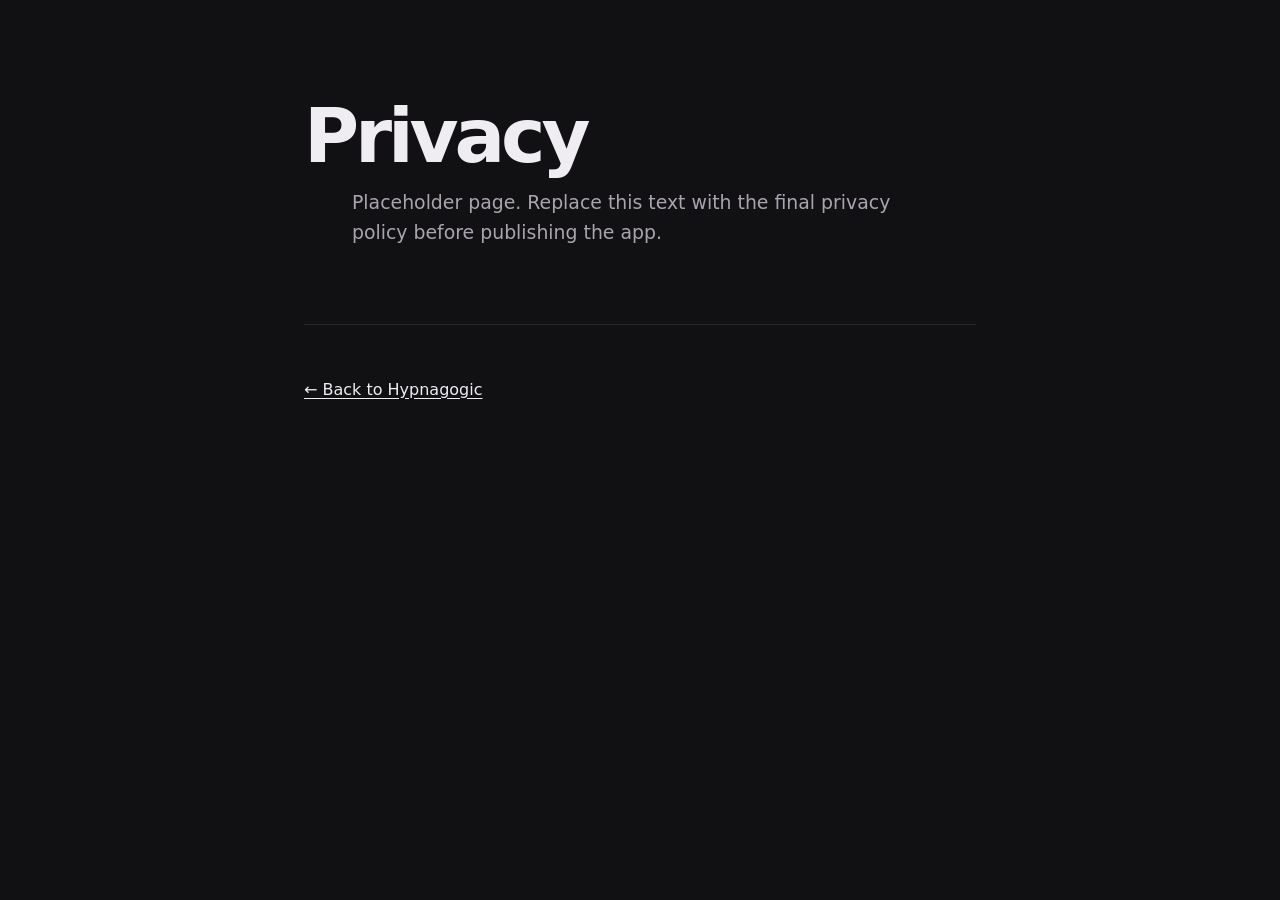
==== privacy.html @ ea0ed257 "Add privacy placeholder page" ====
<!doctype html>
<html lang="en">
<head>
  <meta charset="utf-8">
  <meta name="viewport" content="width=device-width, initial-scale=1, viewport-fit=cover">
  <meta name="theme-color" content="#111013">
  <meta name="color-scheme" content="dark">
  <title>Privacy — Hypnagogic</title>
  <link rel="stylesheet" href="styles.css">
</head>
<body>
  <main class="page">
    <header class="hero">
      <h1>Privacy</h1>
      <p class="lead">Placeholder page. Replace this text with the final privacy policy before publishing the app.</p>
    </header>
    <section class="section">
      <p><a href="index.html">← Back to Hypnagogic</a></p>
    </section>
  </main>
</body>
</html>
---- styles.css ----
:root {
  --bg: #111013;
  --surface: #19171d;
  --text: #f0edf2;
  --muted: #aaa4af;
  --accent: #a887d6;
  --line: #2a2730;
  --content: 42rem;
}

* {
  box-sizing: border-box;
}

html {
  background: var(--bg);
  color-scheme: dark;
  -webkit-text-size-adjust: 100%;
  text-size-adjust: 100%;
}

body {
  margin: 0;
  min-width: 320px;
  background: var(--bg);
  color: var(--text);
  font-family: system-ui, -apple-system, BlinkMacSystemFont, "Segoe UI", Roboto, Helvetica, Arial, sans-serif;
  font-size: 1rem;
  line-height: 1.68;
  text-rendering: optimizeLegibility;
}

.page,
.footer-inner {
  width: min(100% - 2.5rem, var(--content));
  margin-inline: auto;
}

.page {
  padding-top: max(3.5rem, env(safe-area-inset-top));
  padding-bottom: 4rem;
}

.hero {
  padding-bottom: 3.25rem;
}

.app-mark {
  display: grid;
  place-items: center;
  width: 4rem;
  height: 4rem;
  margin: 0 auto 2.5rem;
  border: 1px solid var(--line);
  border-radius: 1.15rem;
  background: var(--surface);
  color: var(--accent);
  font-size: 1.8rem;
  font-weight: 700;
  letter-spacing: -0.04em;
}

.hero-copy {
  width: min(100%, 38rem);
  margin-inline: auto;
  text-align: center;
}

h1,
h2,
p {
  margin-top: 0;
}

h1 {
  margin-bottom: 0.85rem;
  font-size: clamp(2.7rem, 11vw, 4.7rem);
  line-height: 0.98;
  letter-spacing: -0.055em;
  font-weight: 720;
}

.tagline {
  margin-bottom: 2.4rem;
  color: var(--accent);
  font-size: clamp(1.2rem, 5vw, 1.55rem);
  line-height: 1.3;
}

.lead {
  max-width: 36rem;
  margin: 0 auto;
  color: var(--muted);
  font-size: clamp(1.05rem, 4vw, 1.18rem);
  line-height: 1.6;
}

.section {
  padding: 2.35rem 0;
  border-top: 1px solid var(--line);
}

.section h2 {
  margin-bottom: 1.35rem;
  color: var(--accent);
  font-size: 0.82rem;
  line-height: 1.2;
  letter-spacing: 0.12em;
  text-transform: uppercase;
  font-weight: 650;
}

.section p {
  margin-bottom: 1.15rem;
}

.section p:last-child {
  margin-bottom: 0;
}

.statement,
.closing {
  color: var(--text);
  font-size: 1.08rem;
  font-weight: 630;
}

.statement {
  margin-top: 1.8rem;
}

.closing {
  margin-top: 1.4rem;
}

.cta {
  padding-top: 2.8rem;
  border-top: 1px solid var(--line);
}

.store-button {
  display: inline-flex;
  min-height: 3.1rem;
  align-items: center;
  justify-content: center;
  padding: 0.75rem 1.1rem;
  border: 1px solid var(--line);
  border-radius: 0.8rem;
  background: var(--surface);
  color: var(--muted);
  font-size: 0.95rem;
  font-weight: 600;
}

.footer {
  border-top: 1px solid var(--line);
  color: var(--muted);
  font-size: 0.86rem;
}

.footer-inner {
  display: flex;
  flex-wrap: wrap;
  gap: 0.9rem 1.25rem;
  justify-content: space-between;
  padding-top: 1.45rem;
  padding-bottom: max(1.8rem, env(safe-area-inset-bottom));
}

.footer nav {
  display: flex;
  gap: 1.15rem;
}

a {
  color: inherit;
  text-underline-offset: 0.2em;
}

a:hover,
a:focus-visible {
  color: var(--text);
}

@media (min-width: 48rem) {
  .page {
    padding-top: 6.25rem;
    padding-bottom: 6rem;
  }

  .hero {
    padding-bottom: 4.75rem;
  }

  .section {
    padding-block: 3.25rem;
  }
}
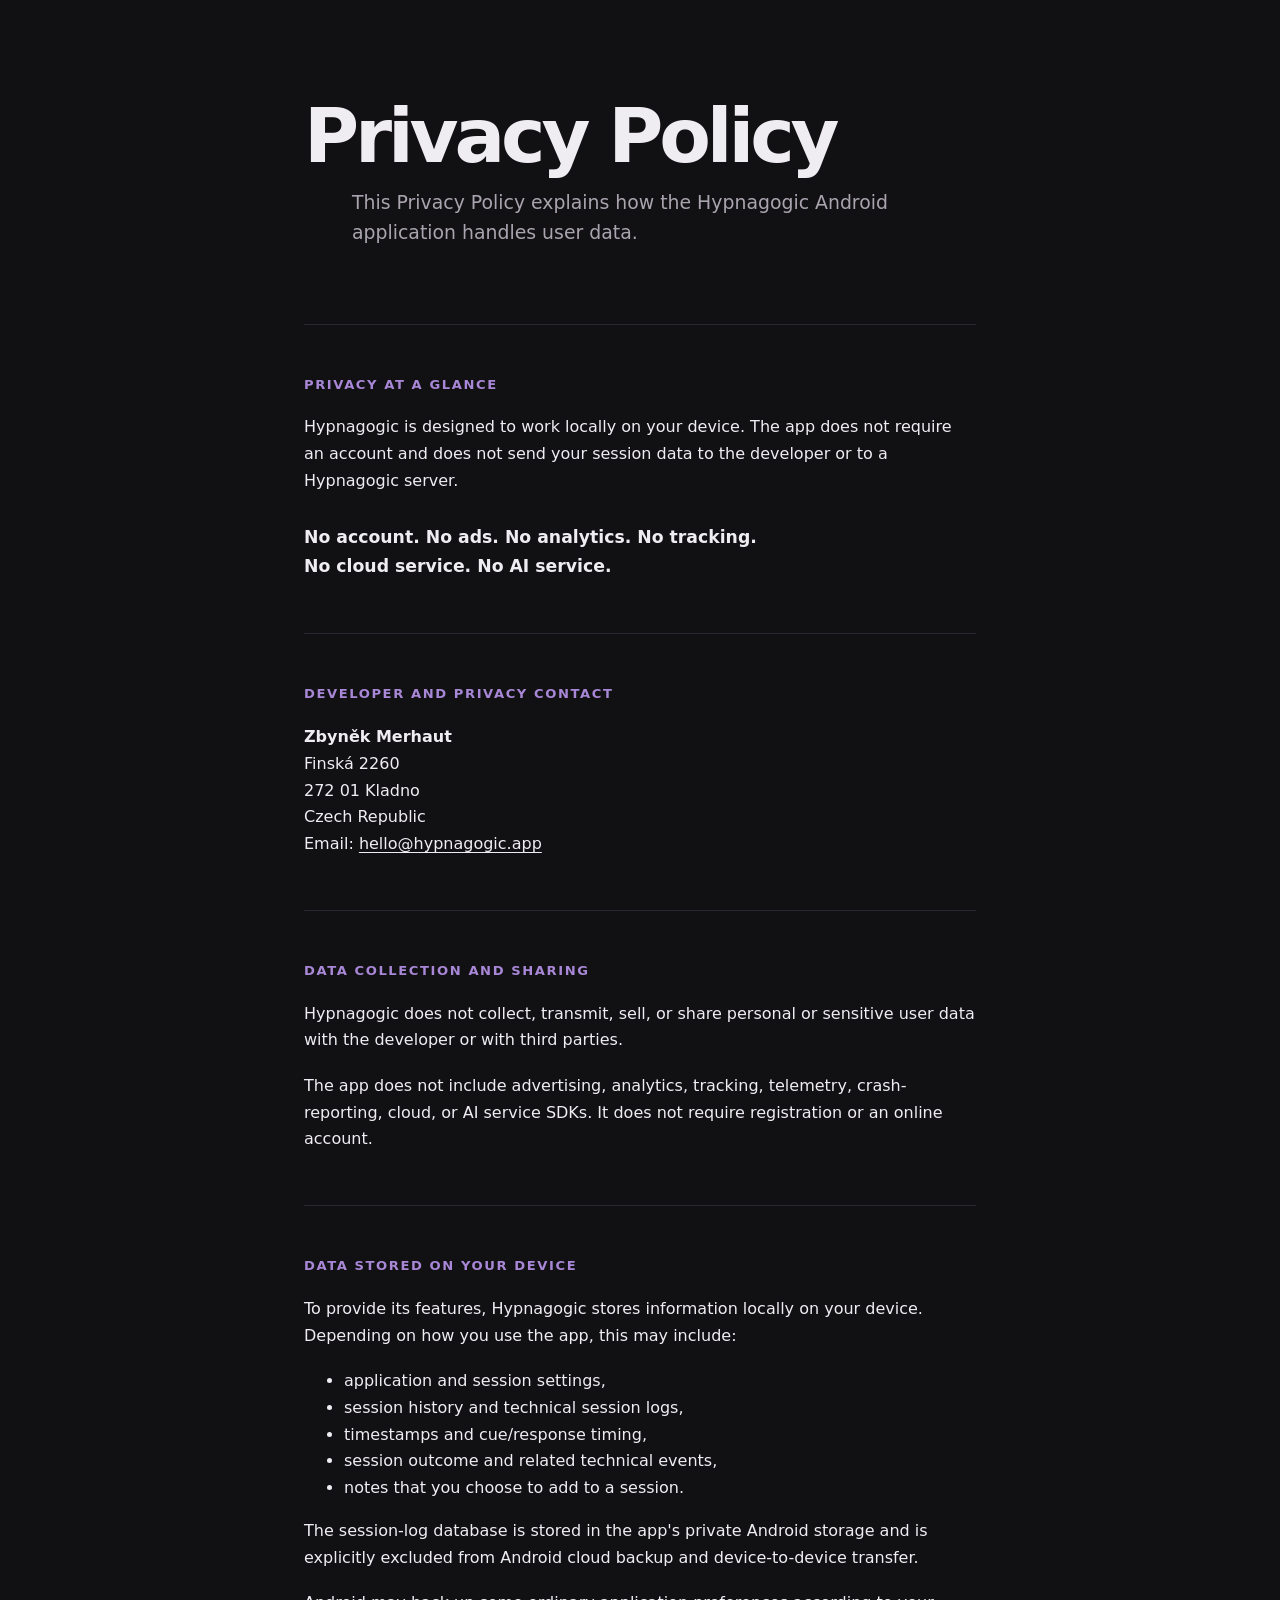
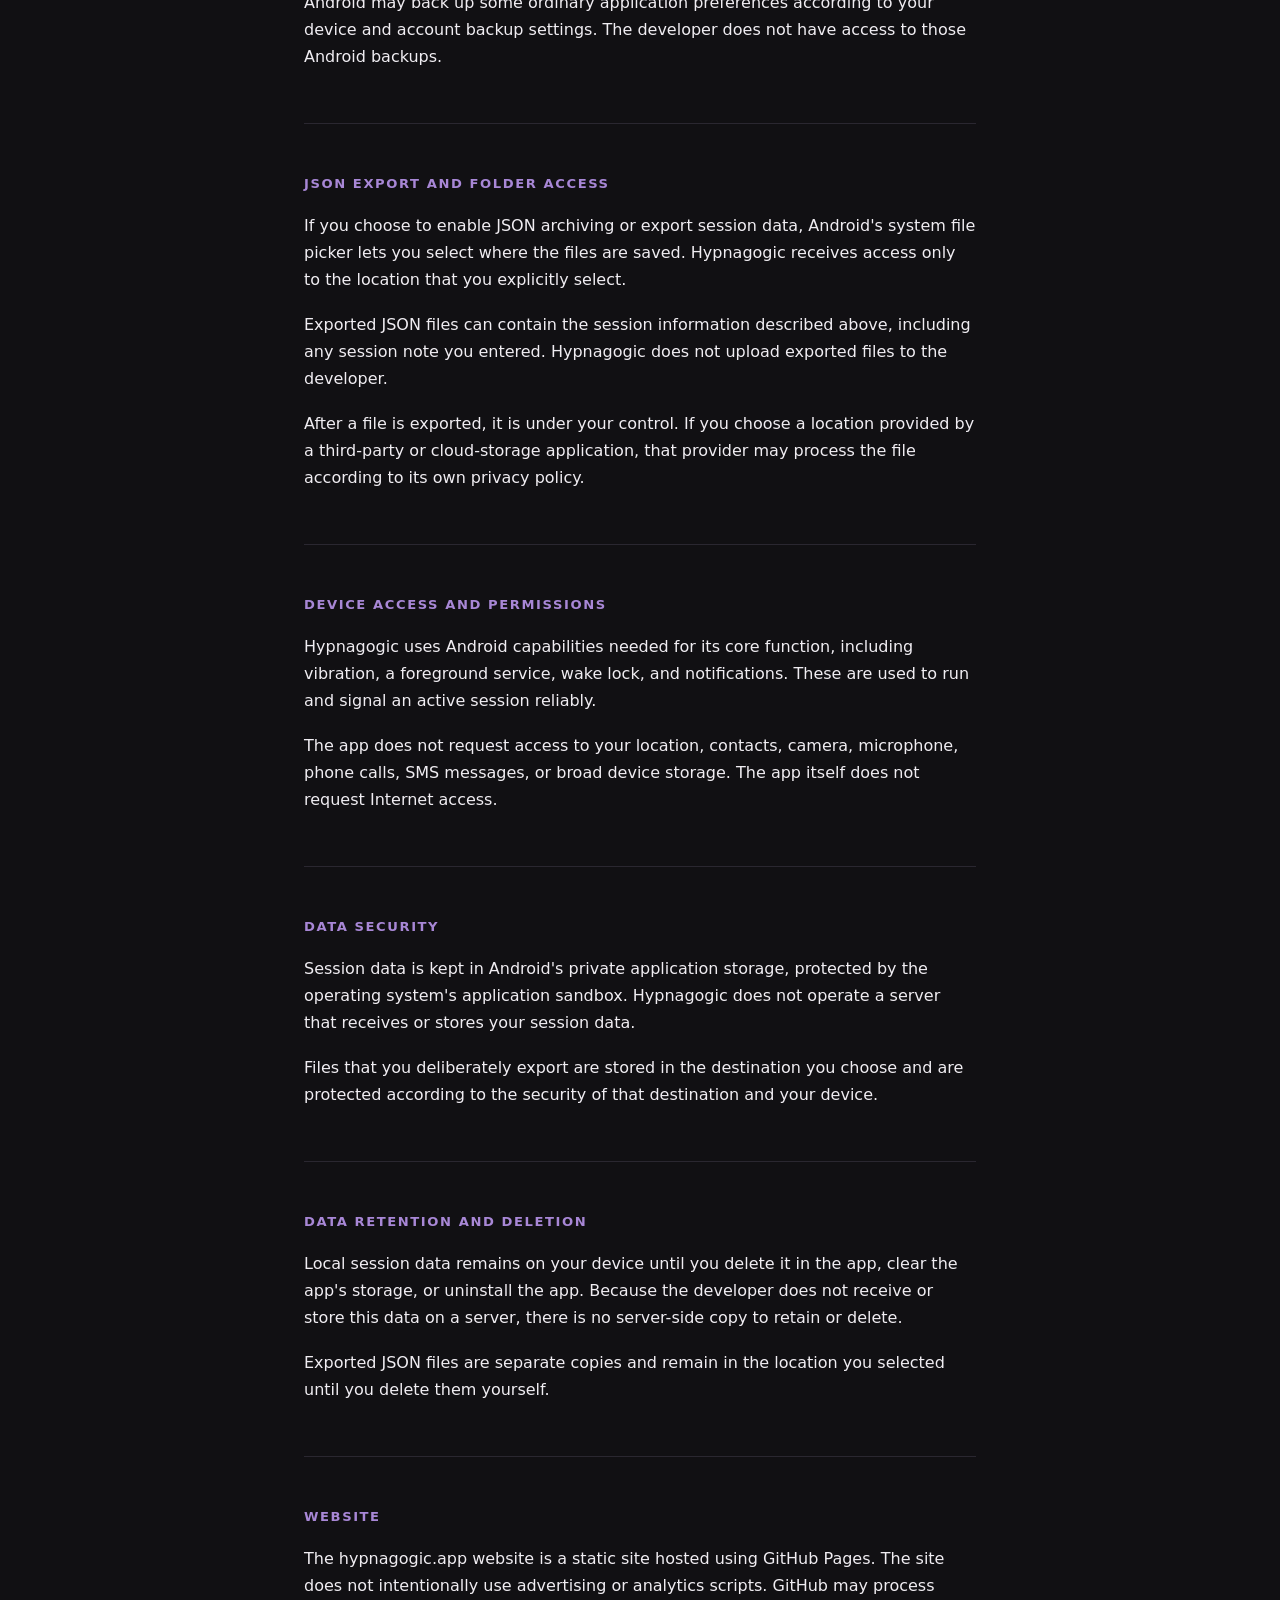
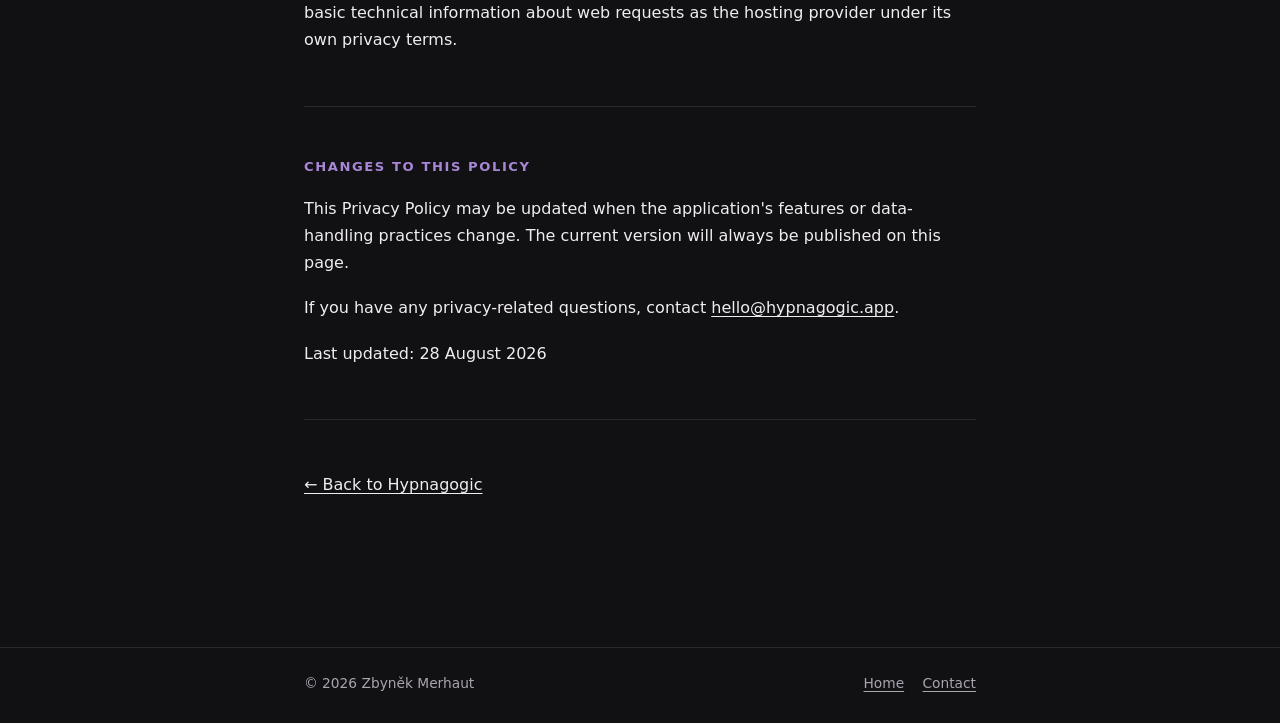
==== commit 86a11bb6: "Add Google Play privacy policy" ====
--- a/privacy.html
+++ b/privacy.html
@@ -5,18 +5,105 @@
   <meta name="viewport" content="width=device-width, initial-scale=1, viewport-fit=cover">
   <meta name="theme-color" content="#111013">
   <meta name="color-scheme" content="dark">
-  <title>Privacy — Hypnagogic</title>
+  <meta name="description" content="Privacy Policy for the Hypnagogic Android application.">
+  <meta name="robots" content="noindex,follow">
+  <title>Privacy Policy — Hypnagogic</title>
   <link rel="stylesheet" href="styles.css">
 </head>
 <body>
   <main class="page">
     <header class="hero">
-      <h1>Privacy</h1>
-      <p class="lead">Placeholder page. Replace this text with the final privacy policy before publishing the app.</p>
+      <h1>Privacy Policy</h1>
+      <p class="lead">This Privacy Policy explains how the Hypnagogic Android application handles user data.</p>
     </header>
+
+    <section class="section" aria-labelledby="summary-title">
+      <h2 id="summary-title">Privacy at a glance</h2>
+      <p>Hypnagogic is designed to work locally on your device. The app does not require an account and does not send your session data to the developer or to a Hypnagogic server.</p>
+      <p class="statement">No account. No ads. No analytics. No tracking.<br>No cloud service. No AI service.</p>
+    </section>
+
+    <section class="section" aria-labelledby="developer-title">
+      <h2 id="developer-title">Developer and privacy contact</h2>
+      <p>
+        <strong>Zbyněk Merhaut</strong><br>
+        Finská 2260<br>
+        272 01 Kladno<br>
+        Czech Republic<br>
+        Email: <a href="mailto:hello@hypnagogic.app">hello@hypnagogic.app</a>
+      </p>
+    </section>
+
+    <section class="section" aria-labelledby="collection-title">
+      <h2 id="collection-title">Data collection and sharing</h2>
+      <p>Hypnagogic does not collect, transmit, sell, or share personal or sensitive user data with the developer or with third parties.</p>
+      <p>The app does not include advertising, analytics, tracking, telemetry, crash-reporting, cloud, or AI service SDKs. It does not require registration or an online account.</p>
+    </section>
+
+    <section class="section" aria-labelledby="local-data-title">
+      <h2 id="local-data-title">Data stored on your device</h2>
+      <p>To provide its features, Hypnagogic stores information locally on your device. Depending on how you use the app, this may include:</p>
+      <ul>
+        <li>application and session settings,</li>
+        <li>session history and technical session logs,</li>
+        <li>timestamps and cue/response timing,</li>
+        <li>session outcome and related technical events,</li>
+        <li>notes that you choose to add to a session.</li>
+      </ul>
+      <p>The session-log database is stored in the app's private Android storage and is explicitly excluded from Android cloud backup and device-to-device transfer.</p>
+      <p>Android may back up some ordinary application preferences according to your device and account backup settings. The developer does not have access to those Android backups.</p>
+    </section>
+
+    <section class="section" aria-labelledby="files-title">
+      <h2 id="files-title">JSON export and folder access</h2>
+      <p>If you choose to enable JSON archiving or export session data, Android's system file picker lets you select where the files are saved. Hypnagogic receives access only to the location that you explicitly select.</p>
+      <p>Exported JSON files can contain the session information described above, including any session note you entered. Hypnagogic does not upload exported files to the developer.</p>
+      <p>After a file is exported, it is under your control. If you choose a location provided by a third-party or cloud-storage application, that provider may process the file according to its own privacy policy.</p>
+    </section>
+
+    <section class="section" aria-labelledby="permissions-title">
+      <h2 id="permissions-title">Device access and permissions</h2>
+      <p>Hypnagogic uses Android capabilities needed for its core function, including vibration, a foreground service, wake lock, and notifications. These are used to run and signal an active session reliably.</p>
+      <p>The app does not request access to your location, contacts, camera, microphone, phone calls, SMS messages, or broad device storage. The app itself does not request Internet access.</p>
+    </section>
+
+    <section class="section" aria-labelledby="security-title">
+      <h2 id="security-title">Data security</h2>
+      <p>Session data is kept in Android's private application storage, protected by the operating system's application sandbox. Hypnagogic does not operate a server that receives or stores your session data.</p>
+      <p>Files that you deliberately export are stored in the destination you choose and are protected according to the security of that destination and your device.</p>
+    </section>
+
+    <section class="section" aria-labelledby="retention-title">
+      <h2 id="retention-title">Data retention and deletion</h2>
+      <p>Local session data remains on your device until you delete it in the app, clear the app's storage, or uninstall the app. Because the developer does not receive or store this data on a server, there is no server-side copy to retain or delete.</p>
+      <p>Exported JSON files are separate copies and remain in the location you selected until you delete them yourself.</p>
+    </section>
+
+    <section class="section" aria-labelledby="website-title">
+      <h2 id="website-title">Website</h2>
+      <p>The hypnagogic.app website is a static site hosted using GitHub Pages. The site does not intentionally use advertising or analytics scripts. GitHub may process basic technical information about web requests as the hosting provider under its own privacy terms.</p>
+    </section>
+
+    <section class="section" aria-labelledby="changes-title">
+      <h2 id="changes-title">Changes to this policy</h2>
+      <p>This Privacy Policy may be updated when the application's features or data-handling practices change. The current version will always be published on this page.</p>
+      <p>If you have any privacy-related questions, contact <a href="mailto:hello@hypnagogic.app">hello@hypnagogic.app</a>.</p>
+      <p>Last updated: 28 August 2026</p>
+    </section>
+
     <section class="section">
       <p><a href="index.html">← Back to Hypnagogic</a></p>
     </section>
   </main>
+
+  <footer class="footer">
+    <div class="footer-inner">
+      <span>© 2026 Zbyněk Merhaut</span>
+      <nav aria-label="Footer">
+        <a href="index.html">Home</a>
+        <a href="mailto:hello@hypnagogic.app">Contact</a>
+      </nav>
+    </div>
+  </footer>
 </body>
 </html>
